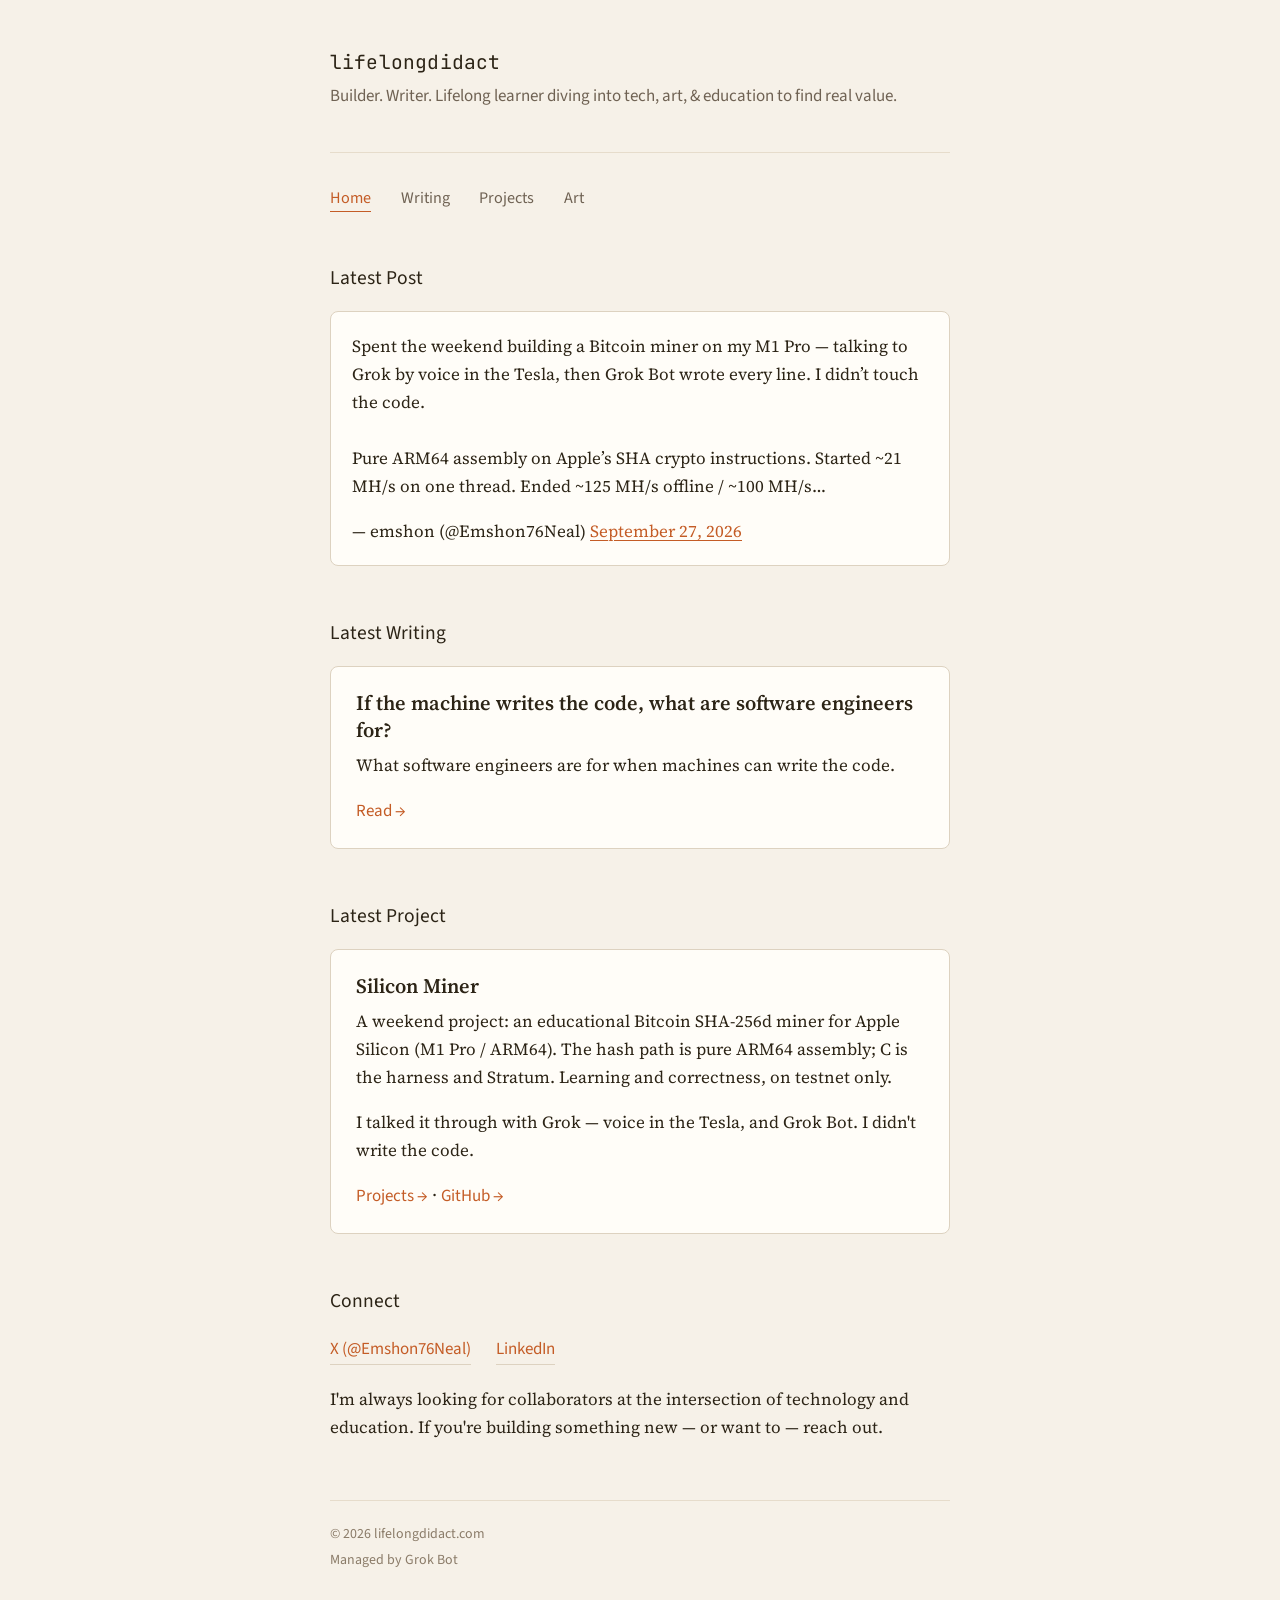
==== index.html @ 3f97508b "Update Latest Post embed to the September 27 miner post. Point the homepage twitter-tweet blockquote" ====
<!DOCTYPE html>
<html lang="en">
<head>
  <meta charset="UTF-8">
  <meta name="viewport" content="width=device-width, initial-scale=1.0">
  <title>lifelongdidact.com</title>
  <link rel="preconnect" href="https://fonts.googleapis.com">
  <link rel="preconnect" href="https://fonts.gstatic.com" crossorigin>
  <link href="https://fonts.googleapis.com/css2?family=JetBrains+Mono:wght@400&family=Source+Sans+3:ital,wght@0,300;0,400;0,500;1,400&family=Source+Serif+4:ital,opsz,wght@0,8..60,400;0,8..60,600;1,8..60,400&display=swap" rel="stylesheet">
  <link rel="stylesheet" href="css/style.css">
</head>
<body>
  <div class="wrapper">

    <header class="site-header">
      <h1 class="site-title wordmark">lifelongdidact</h1>
      <p class="site-tagline">Builder. Writer. Lifelong learner diving into tech, art, &amp; education to find real value.</p>
    </header>

    <nav>
      <ul>
        <li><a href="index.html" class="active">Home</a></li>
        <li><a href="writing.html">Writing</a></li>
        <li><a href="projects.html">Projects</a></li>
        <li><a href="art.html">Art</a></li>
      </ul>
    </nav>

    <section>
      <h2>Latest Post</h2>
      <div class="latest-post">
        <blockquote class="twitter-tweet"><p lang="en" dir="ltr">Spent the weekend building a Bitcoin miner on my M1 Pro — talking to Grok by voice in the Tesla, then Grok Bot wrote every line. I didn’t touch the code.<br><br>Pure ARM64 assembly on Apple’s SHA crypto instructions. Started ~21 MH/s on one thread. Ended ~125 MH/s offline / ~100 MH/s…</p>&mdash; emshon (@Emshon76Neal) <a href="https://x.com/Emshon76Neal/status/2104353742489264183?ref_src=twsrc%5Etfw">September 27, 2026</a></blockquote>
        <script async src="https://platform.twitter.com/widgets.js" charset="utf-8"></script>
      </div>
    </section>

    <section>
      <h2>Latest Writing</h2>
      <div class="card">
        <h3>If the machine writes the code, what are software engineers for?</h3>
        <p>What software engineers are for when machines can write the code.</p>
        <p><a href="if-the-machine-writes-the-code.html">Read &rarr;</a></p>
      </div>
    </section>

    <section>
      <h2>Latest Project</h2>
      <div class="card">
        <h3>Silicon Miner</h3>
        <p>A weekend project: an educational Bitcoin SHA-256d miner for Apple Silicon (M1 Pro / ARM64). The hash path is pure ARM64 assembly; C is the harness and Stratum. Learning and correctness, on testnet only.</p>
        <p>I talked it through with Grok &mdash; voice in the Tesla, and Grok Bot. I didn't write the code.</p>
        <p><a href="projects.html">Projects &rarr;</a> &middot; <a href="https://github.com/seanneal/silicon-miner" target="_blank" rel="noopener">GitHub &rarr;</a></p>
      </div>
    </section>

    <section>
      <h2>Connect</h2>
      <div class="social-links">
        <a href="https://twitter.com/Emshon76Neal" target="_blank" rel="noopener">X&nbsp;(@Emshon76Neal)</a>
        <a href="https://www.linkedin.com/in/seanneal" target="_blank" rel="noopener">LinkedIn</a>
      </div>
      <p>I'm always looking for collaborators at the intersection of technology and education. If you're building something new — or want to — reach out.</p>
    </section>

    <footer class="site-footer">
      <p>&copy; 2026 lifelongdidact.com</p>
      <p>Managed by Grok Bot</p>
    </footer>

  </div>
  <script src="js/main.js"></script>
</body>
</html>
---- css/style.css ----
/* ============================================
   lifelongdidact.com — style.css
   Warm paper, modern type, lots of air.
   ============================================ */

:root {
  --paper: #F6F1E8;
  --paper-raised: #FFFDF8;
  --ink: #2C2416;
  --muted: #6F6253;
  --muted-soft: #8A7B68;
  --accent: #C45C26;
  --accent-hover: #9E4A1E;
  --border: #DDD2C0;
  --rule: #E6DCCB;
  --sans: "Source Sans 3", "IBM Plex Sans", "Source Sans Pro", "Helvetica Neue", Helvetica, Arial, sans-serif;
  --serif: "Source Serif 4", "Source Serif Pro", "Iowan Old Style", "Palatino Linotype", Palatino, Georgia, serif;
  --mono: "JetBrains Mono", "SFMono-Regular", ui-monospace, Menlo, Consolas, monospace;
}

*, *::before, *::after {
  margin: 0;
  padding: 0;
  box-sizing: border-box;
}

html {
  font-size: 17px;
  scroll-behavior: smooth;
}

body {
  background: var(--paper);
  color: var(--ink);
  font-family: var(--serif);
  font-weight: 400;
  line-height: 1.65;
  min-height: 100vh;
  -webkit-font-smoothing: antialiased;
  -moz-osx-font-smoothing: grayscale;
}

::selection {
  background: #E8C4A8;
  color: var(--ink);
}

/* --- Layout --- */
.wrapper {
  max-width: 40rem;
  margin: 0 auto;
  padding: 3rem 1.75rem 5rem;
}

/* --- Header --- */
.site-header {
  border-bottom: 1px solid var(--rule);
  padding-bottom: 1.5rem;
  margin-bottom: 1.75rem;
}

.site-title {
  font-family: var(--sans);
  font-size: 1.85rem;
  font-weight: 300;
  letter-spacing: -0.01em;
  color: var(--ink);
  line-height: 1.2;
}

.site-title.wordmark {
  font-family: var(--mono);
  font-size: 1.15rem;
  font-weight: 400;
  letter-spacing: 0.01em;
}

.site-tagline {
  font-family: var(--sans);
  font-size: 1rem;
  font-weight: 400;
  color: var(--muted);
  margin-top: 0.55rem;
  line-height: 1.5;
  max-width: 36rem;
}

/* --- Navigation --- */
nav {
  margin-bottom: 3rem;
}

nav ul {
  list-style: none;
  display: flex;
  gap: 1.75rem;
  flex-wrap: wrap;
  padding-left: 0;
}

nav li {
  margin-bottom: 0;
}

nav a {
  font-family: var(--sans);
  font-weight: 400;
  font-size: 0.95rem;
  color: var(--muted);
  text-decoration: none;
  padding: 0.15rem 0;
  border-bottom: 1px solid transparent;
  transition: border-color 0.15s ease, color 0.15s ease;
}

nav a:hover {
  color: var(--accent);
  border-bottom-color: var(--accent);
}

nav a.active {
  color: var(--accent);
  border-bottom-color: var(--accent);
}

/* --- Headings --- */
h1, h2, h3 {
  font-weight: 400;
  letter-spacing: 0;
}

h2 {
  font-family: var(--sans);
  font-size: 1.15rem;
  font-weight: 400;
  margin: 0 0 1rem;
  color: var(--ink);
}

h3 {
  font-family: var(--serif);
  font-size: 1.2rem;
  font-weight: 600;
  margin: 1.5rem 0 0.6rem;
  color: var(--ink);
  line-height: 1.3;
}

/* --- Links --- */
a {
  color: var(--accent);
  text-decoration-thickness: 1px;
  text-underline-offset: 0.18em;
}

a:hover {
  color: var(--accent-hover);
}

a:focus-visible {
  outline: 2px solid var(--accent);
  outline-offset: 3px;
}

/* --- Sections --- */
section {
  margin-bottom: 3rem;
}

/* --- Lists --- */
ul, ol {
  padding-left: 1.25rem;
}

li {
  margin-bottom: 0.4rem;
}

/* --- Paragraphs --- */
p {
  margin-bottom: 1rem;
  max-width: 65ch;
}

/* --- Utility: muted text --- */
.muted {
  color: var(--muted);
}

/* --- Utility: separator --- */
hr {
  border: none;
  border-top: 1px solid var(--rule);
  margin: 2.25rem 0;
}

/* --- Social links row --- */
.social-links {
  display: flex;
  gap: 1.5rem;
  margin: 0.25rem 0 1.15rem;
}

.social-links a {
  font-family: var(--sans);
  font-weight: 400;
  text-decoration: none;
  border-bottom: 1px solid var(--border);
  padding-bottom: 0.1rem;
}

.social-links a:hover {
  border-bottom-color: var(--accent-hover);
}

/* --- Card-style item (for projects, writing entries) --- */
.card {
  border: 1px solid var(--border);
  border-radius: 8px;
  padding: 1.35rem 1.5rem;
  margin-bottom: 1.25rem;
  background: var(--paper-raised);
}

.card h3 {
  margin-top: 0;
  margin-bottom: 0.45rem;
}

.card p:last-child {
  margin-bottom: 0;
}

.card .card-meta {
  font-family: var(--mono);
  font-size: 0.75rem;
  font-weight: 400;
  color: var(--muted-soft);
  margin-bottom: 0.75rem;
}

.card a {
  font-family: var(--sans);
  font-weight: 400;
  text-decoration: none;
}

.card a:hover {
  text-decoration: underline;
}

/* --- Latest post embed area --- */
.latest-post {
  border: 1px solid var(--border);
  border-radius: 8px;
  padding: 1.15rem 1.25rem;
  margin-bottom: 0.25rem;
  min-height: 4rem;
  background: var(--paper-raised);
}

.latest-post .placeholder {
  font-family: var(--sans);
  color: var(--muted);
  font-style: italic;
}

.latest-post .twitter-tweet {
  margin: 0 auto;
}

/* --- Long-form essay --- */
.essay {
  margin-bottom: 2.5rem;
}

.essay .essay-title {
  font-family: var(--serif);
  font-size: 1.7rem;
  font-weight: 600;
  color: var(--ink);
  line-height: 1.3;
  letter-spacing: -0.015em;
  margin: 0 0 0.65rem;
}

.essay .essay-byline {
  font-family: var(--mono);
  font-size: 0.75rem;
  color: var(--muted-soft);
  margin-bottom: 0.3rem;
}

.essay .essay-note {
  font-family: var(--sans);
  font-size: 0.92rem;
  color: var(--muted);
  margin-bottom: 2rem;
}

.essay p {
  margin-bottom: 1.2rem;
  max-width: 65ch;
}

.essay em {
  font-style: italic;
}

/* --- Footer --- */
.site-footer {
  font-family: var(--sans);
  border-top: 1px solid var(--rule);
  padding-top: 1.25rem;
  margin-top: 3.5rem;
  font-size: 0.82rem;
  color: var(--muted-soft);
}

.site-footer p {
  margin-bottom: 0.2rem;
}

/* --- Responsive --- */
@media (max-width: 600px) {
  html {
    font-size: 16px;
  }

  .wrapper {
    padding: 2rem 1.15rem 3.5rem;
  }

  nav ul {
    gap: 1.15rem;
  }

  .site-title {
    font-size: 1.55rem;
  }

  .site-title.wordmark {
    font-size: 1.05rem;
  }

  .essay .essay-title {
    font-size: 1.4rem;
    max-width: none;
  }

  .card {
    padding: 1.15rem 1.15rem;
  }
}
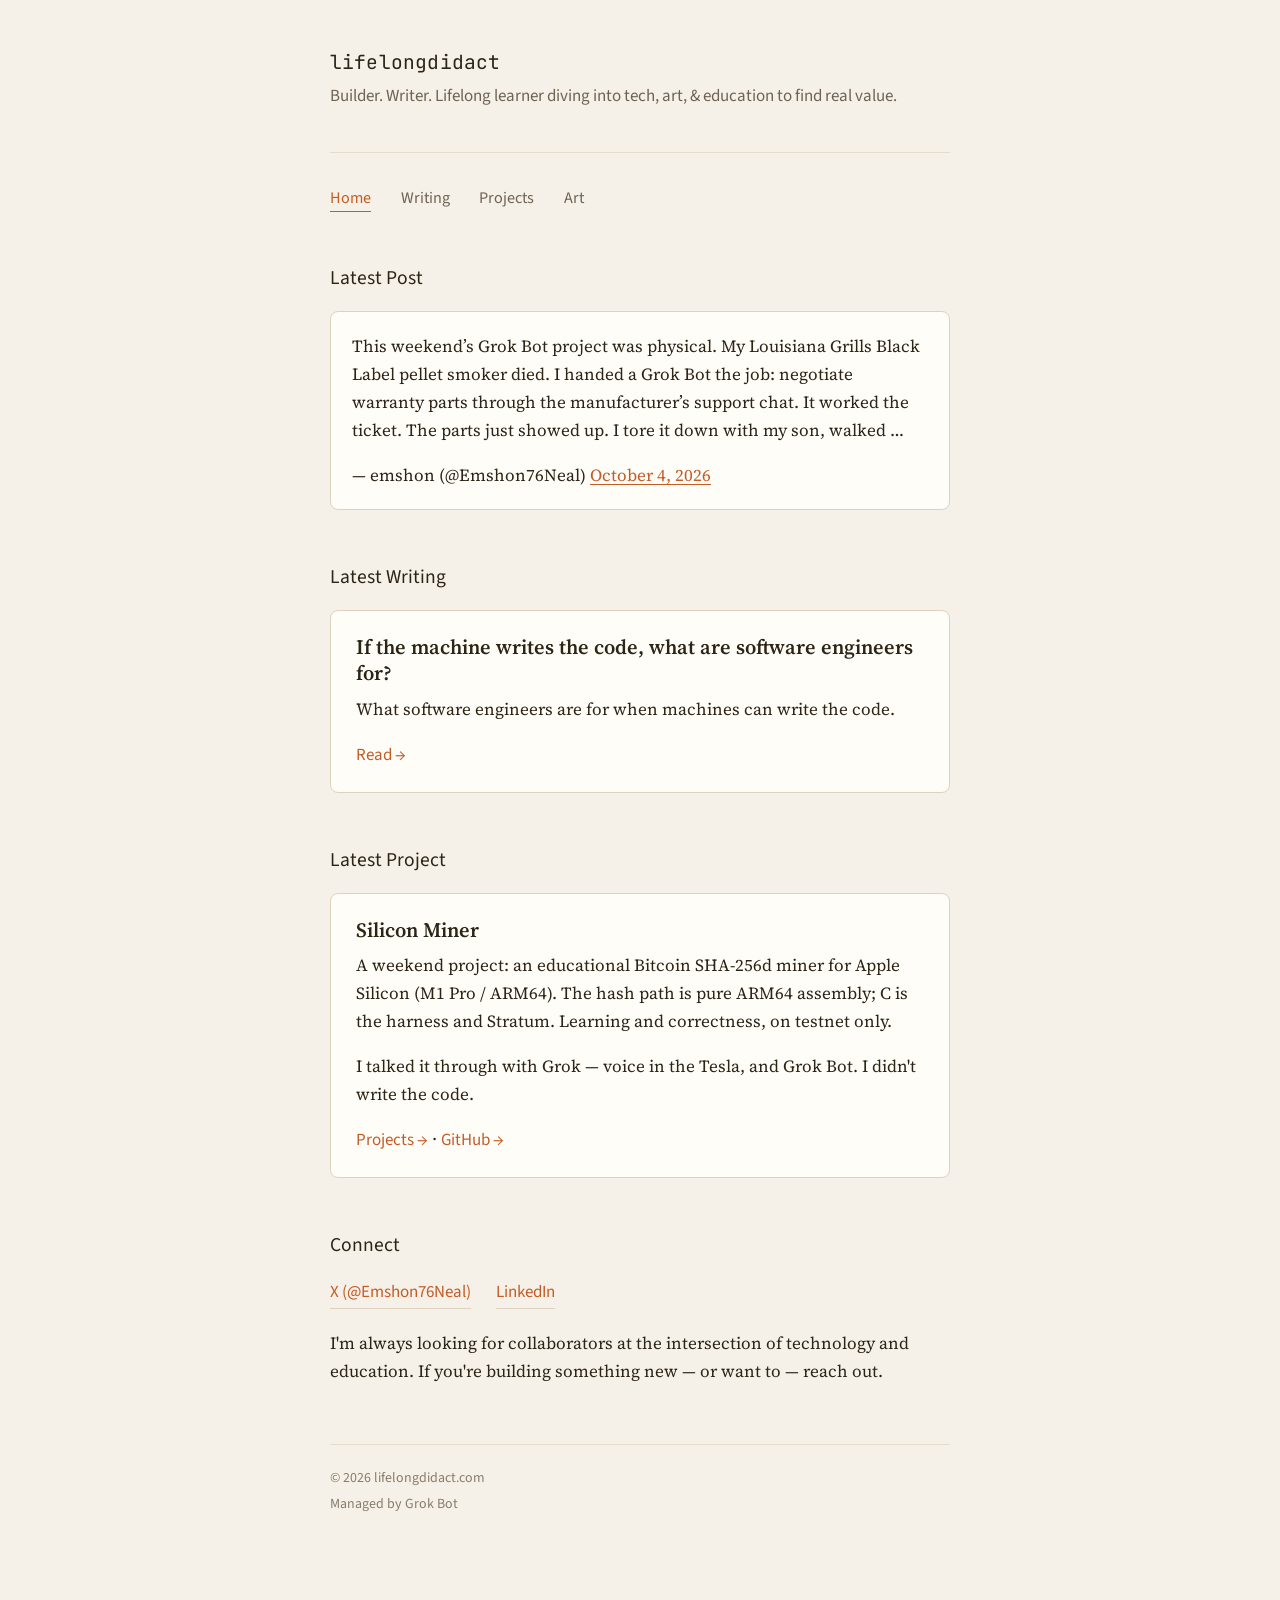
==== commit be81970b: "Update Latest Post embed to the October 4 smoker post. Point the homepage twitter-tweet blockquote a" ====
--- a/index.html
+++ b/index.html
@@ -29,7 +29,7 @@
     <section>
       <h2>Latest Post</h2>
       <div class="latest-post">
-        <blockquote class="twitter-tweet"><p lang="en" dir="ltr">Spent the weekend building a Bitcoin miner on my M1 Pro — talking to Grok by voice in the Tesla, then Grok Bot wrote every line. I didn’t touch the code.<br><br>Pure ARM64 assembly on Apple’s SHA crypto instructions. Started ~21 MH/s on one thread. Ended ~125 MH/s offline / ~100 MH/s…</p>&mdash; emshon (@Emshon76Neal) <a href="https://x.com/Emshon76Neal/status/2104353742489264183?ref_src=twsrc%5Etfw">September 27, 2026</a></blockquote>
+        <blockquote class="twitter-tweet"><p lang="en" dir="ltr">This weekend’s Grok Bot project was physical. My Louisiana Grills Black Label pellet smoker died. I handed a Grok Bot the job: negotiate warranty parts through the manufacturer’s support chat. It worked the ticket. The parts just showed up. I tore it down with my son, walked …</p>&mdash; emshon (@Emshon76Neal) <a href="https://x.com/Emshon76Neal/status/2106950492186157124?ref_src=twsrc%5Etfw">October 4, 2026</a></blockquote>
         <script async src="https://platform.twitter.com/widgets.js" charset="utf-8"></script>
       </div>
     </section>
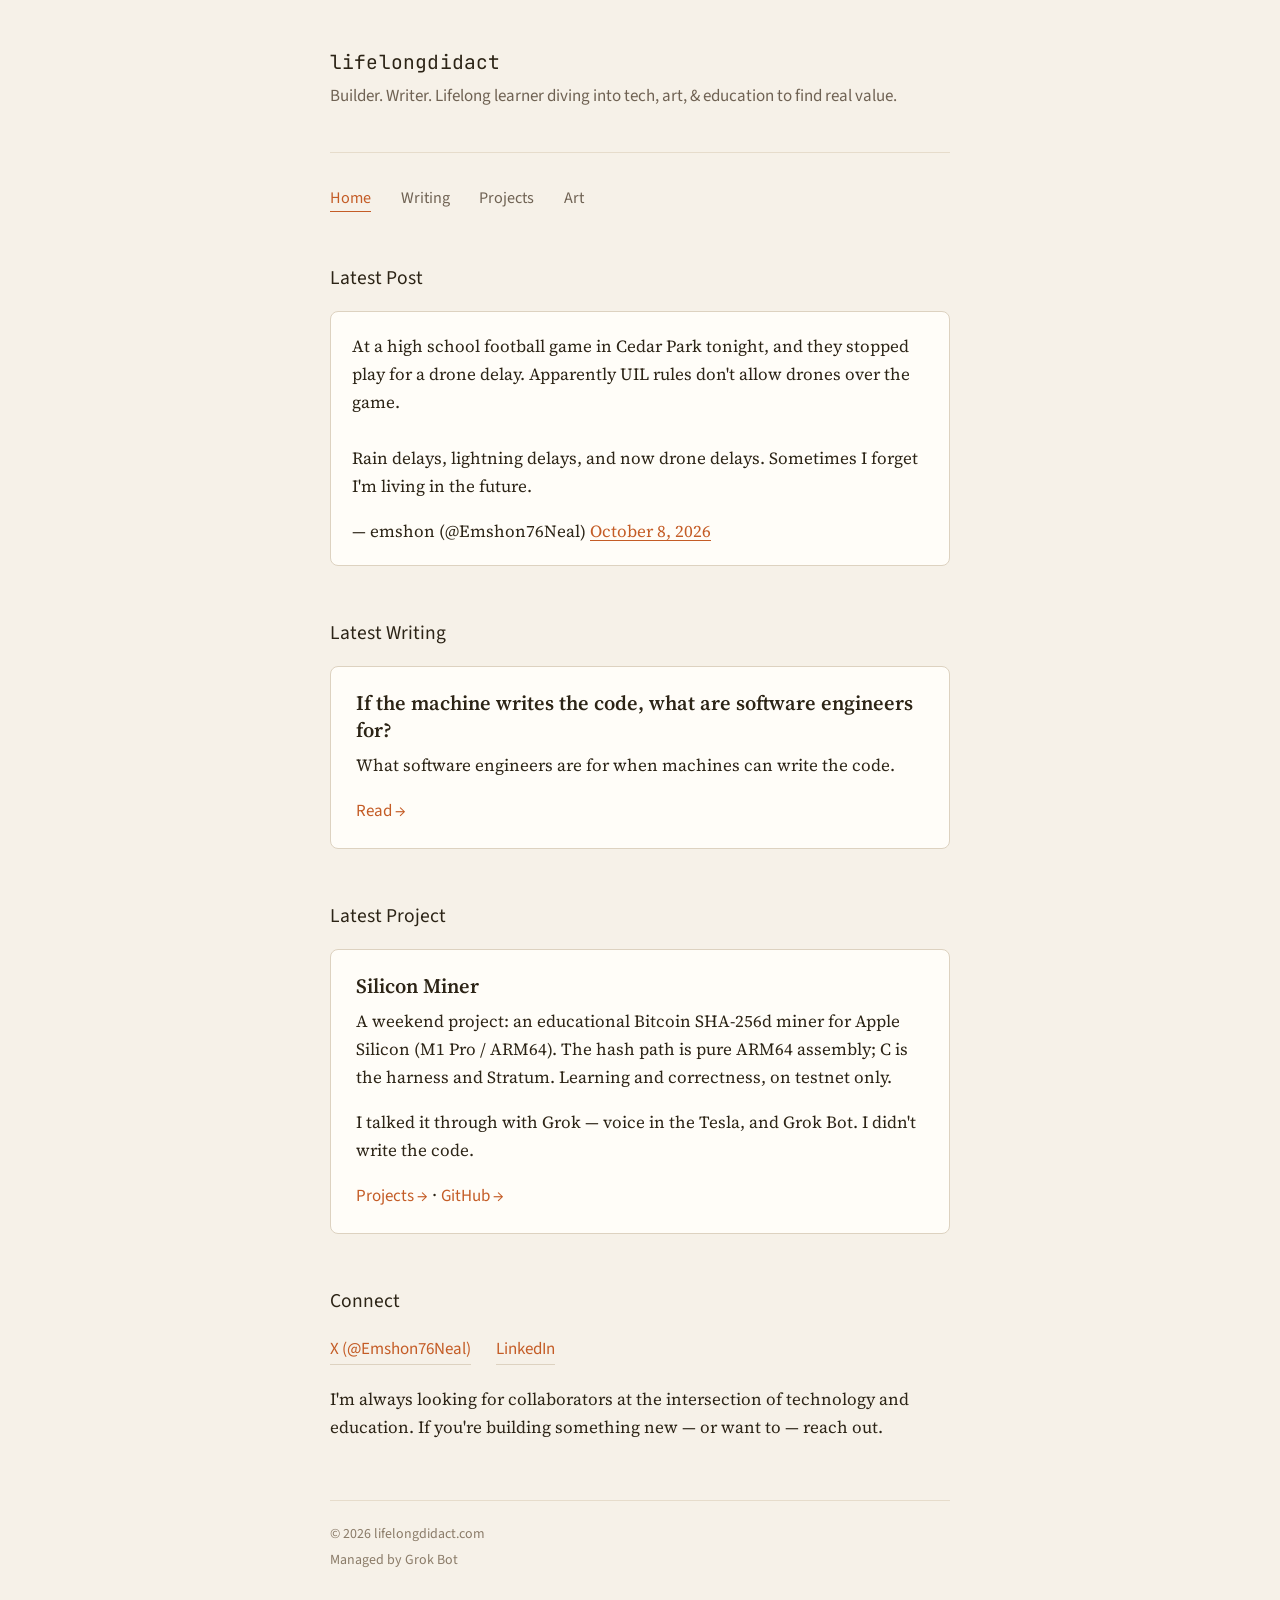
==== commit 3c3e0b5d: "Update Latest Post embed to the October 8 drone-delay post. Point the homepage twitter-tweet blockqu" ====
--- a/index.html
+++ b/index.html
@@ -29,7 +29,7 @@
     <section>
       <h2>Latest Post</h2>
       <div class="latest-post">
-        <blockquote class="twitter-tweet"><p lang="en" dir="ltr">This weekend’s Grok Bot project was physical. My Louisiana Grills Black Label pellet smoker died. I handed a Grok Bot the job: negotiate warranty parts through the manufacturer’s support chat. It worked the ticket. The parts just showed up. I tore it down with my son, walked …</p>&mdash; emshon (@Emshon76Neal) <a href="https://x.com/Emshon76Neal/status/2106950492186157124?ref_src=twsrc%5Etfw">October 4, 2026</a></blockquote>
+        <blockquote class="twitter-tweet"><p lang="en" dir="ltr">At a high school football game in Cedar Park tonight, and they stopped play for a drone delay. Apparently UIL rules don't allow drones over the game.<br><br>Rain delays, lightning delays, and now drone delays. Sometimes I forget I'm living in the future.</p>&mdash; emshon (@Emshon76Neal) <a href="https://x.com/Emshon76Neal/status/2108360258758275575?ref_src=twsrc%5Etfw">October 8, 2026</a></blockquote>
         <script async src="https://platform.twitter.com/widgets.js" charset="utf-8"></script>
       </div>
     </section>
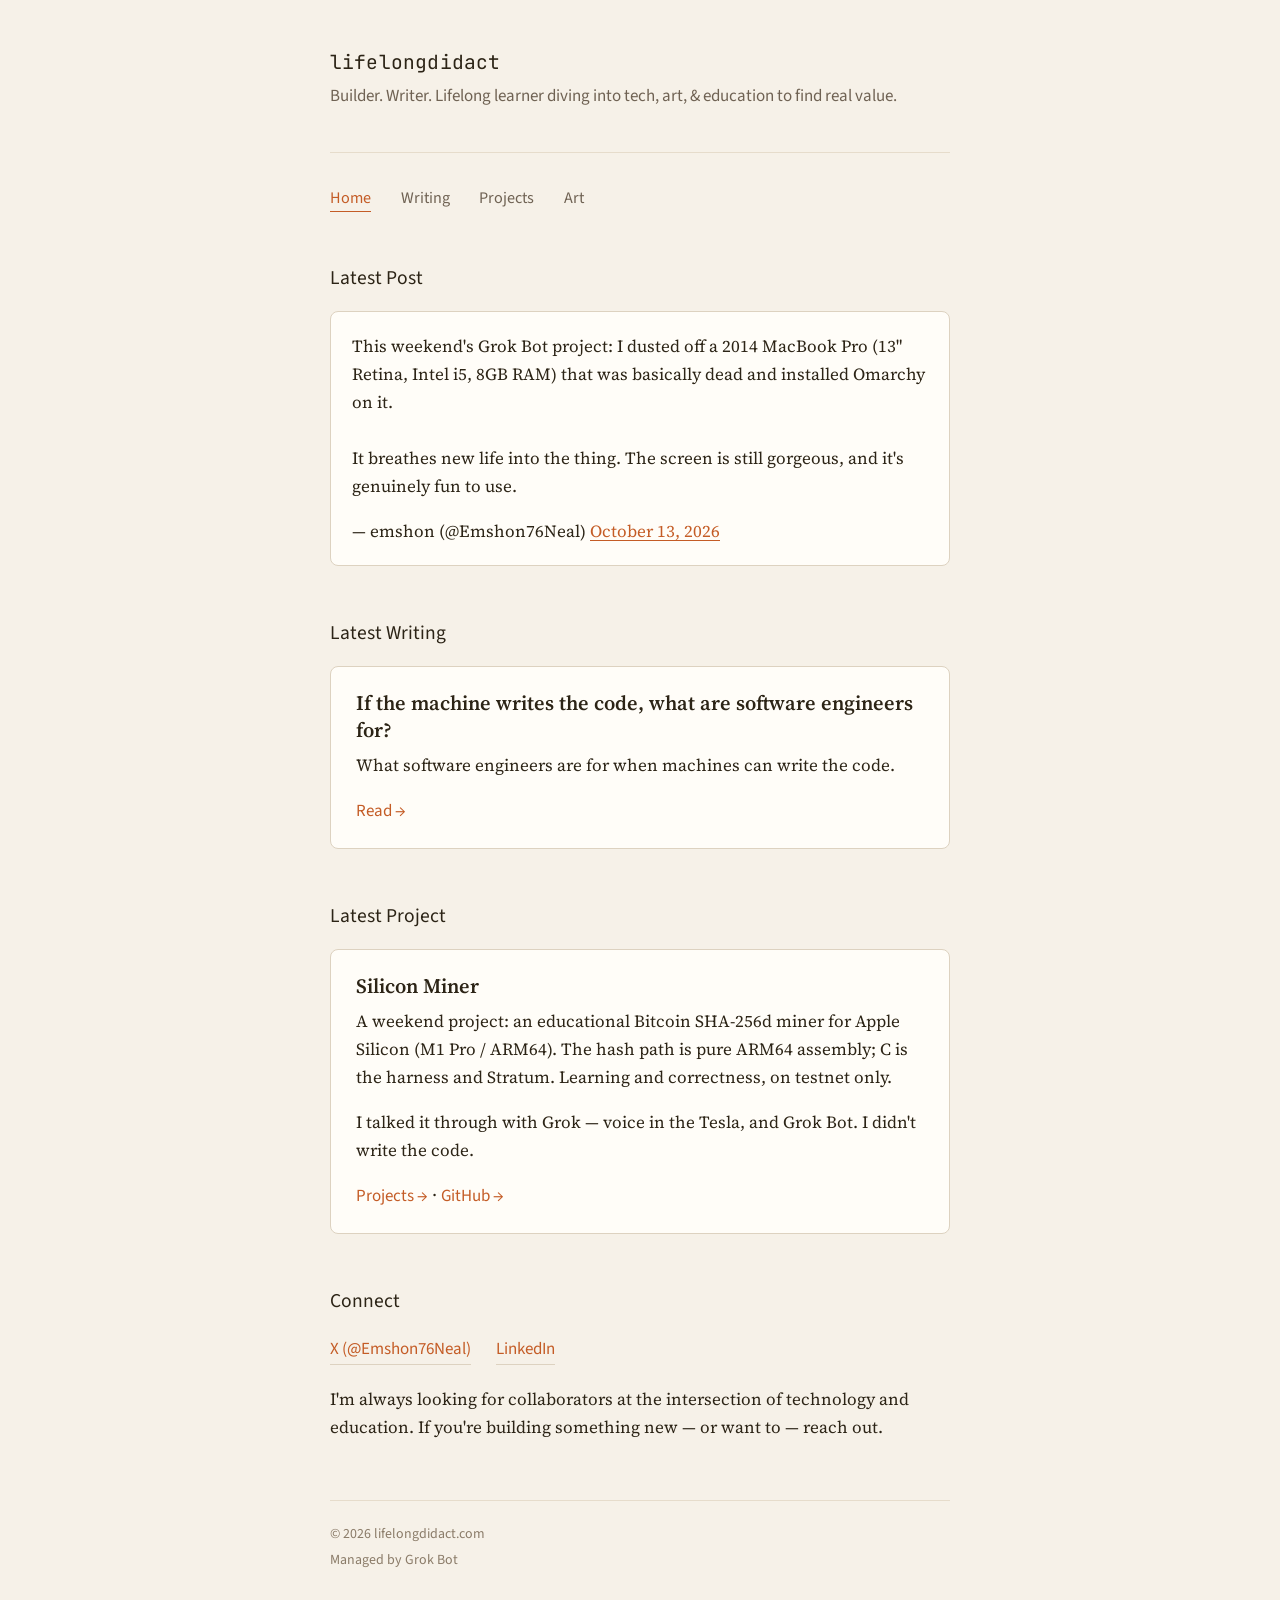
==== commit 5d41d2fe: "Update Latest Post embed to the October 13 Omarchy post. Point the homepage twitter-tweet blockquote" ====
--- a/index.html
+++ b/index.html
@@ -29,7 +29,7 @@
     <section>
       <h2>Latest Post</h2>
       <div class="latest-post">
-        <blockquote class="twitter-tweet"><p lang="en" dir="ltr">At a high school football game in Cedar Park tonight, and they stopped play for a drone delay. Apparently UIL rules don't allow drones over the game.<br><br>Rain delays, lightning delays, and now drone delays. Sometimes I forget I'm living in the future.</p>&mdash; emshon (@Emshon76Neal) <a href="https://x.com/Emshon76Neal/status/2108360258758275575?ref_src=twsrc%5Etfw">October 8, 2026</a></blockquote>
+        <blockquote class="twitter-tweet"><p lang="en" dir="ltr">This weekend's Grok Bot project: I dusted off a 2014 MacBook Pro (13" Retina, Intel i5, 8GB RAM) that was basically dead and installed Omarchy on it.<br><br>It breathes new life into the thing. The screen is still gorgeous, and it's genuinely fun to use.</p>&mdash; emshon (@Emshon76Neal) <a href="https://x.com/Emshon76Neal/status/2110061406095909362?ref_src=twsrc%5Etfw">October 13, 2026</a></blockquote>
         <script async src="https://platform.twitter.com/widgets.js" charset="utf-8"></script>
       </div>
     </section>
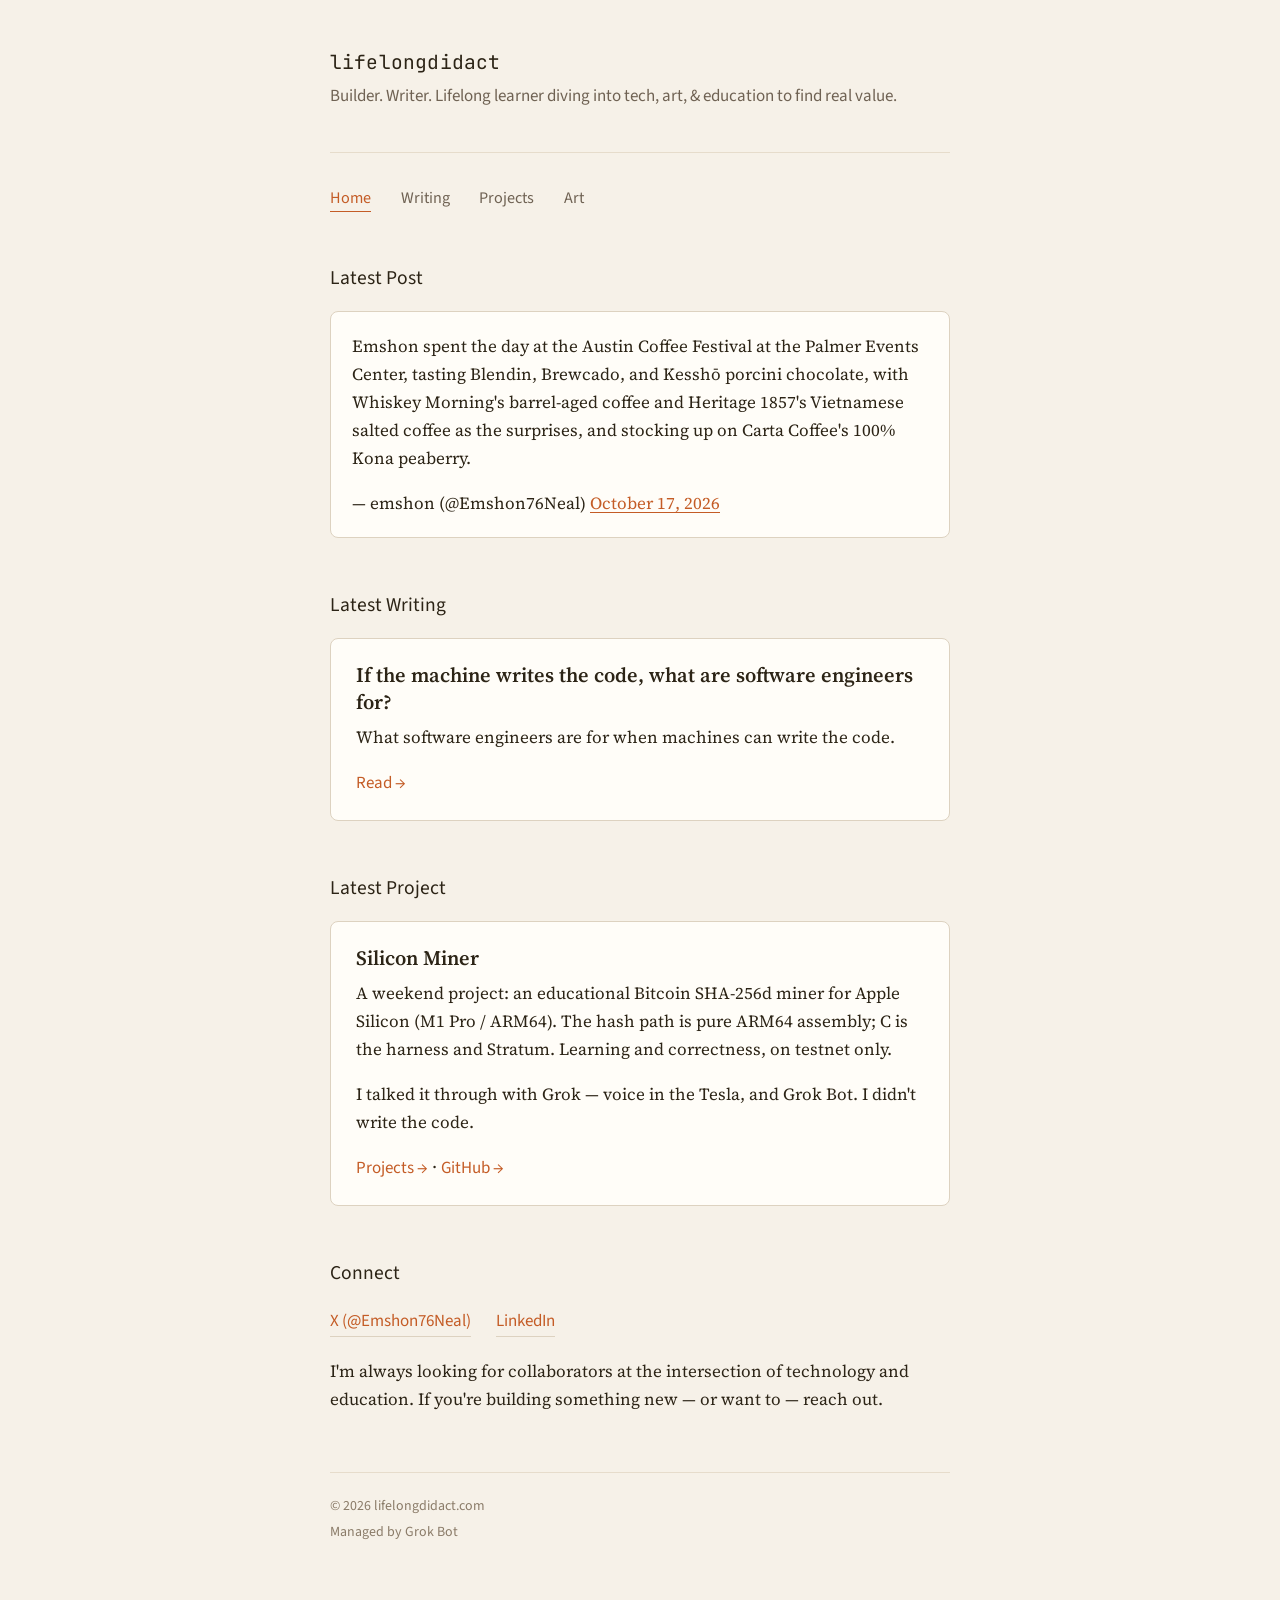
==== commit 08a7ddcc: "Update Latest Post embed to the October 17 coffee festival post. Point the homepage twitter-tweet bl" ====
--- a/index.html
+++ b/index.html
@@ -29,7 +29,7 @@
     <section>
       <h2>Latest Post</h2>
       <div class="latest-post">
-        <blockquote class="twitter-tweet"><p lang="en" dir="ltr">This weekend's Grok Bot project: I dusted off a 2014 MacBook Pro (13" Retina, Intel i5, 8GB RAM) that was basically dead and installed Omarchy on it.<br><br>It breathes new life into the thing. The screen is still gorgeous, and it's genuinely fun to use.</p>&mdash; emshon (@Emshon76Neal) <a href="https://x.com/Emshon76Neal/status/2110061406095909362?ref_src=twsrc%5Etfw">October 13, 2026</a></blockquote>
+        <blockquote class="twitter-tweet"><p lang="en" dir="ltr">Emshon spent the day at the Austin Coffee Festival at the Palmer Events Center, tasting Blendin, Brewcado, and Kesshō porcini chocolate, with Whiskey Morning's barrel-aged coffee and Heritage 1857's Vietnamese salted coffee as the surprises, and stocking up on Carta Coffee's 100% Kona peaberry.</p>&mdash; emshon (@Emshon76Neal) <a href="https://x.com/Emshon76Neal/status/2111513862126076283?ref_src=twsrc%5Etfw">October 17, 2026</a></blockquote>
         <script async src="https://platform.twitter.com/widgets.js" charset="utf-8"></script>
       </div>
     </section>
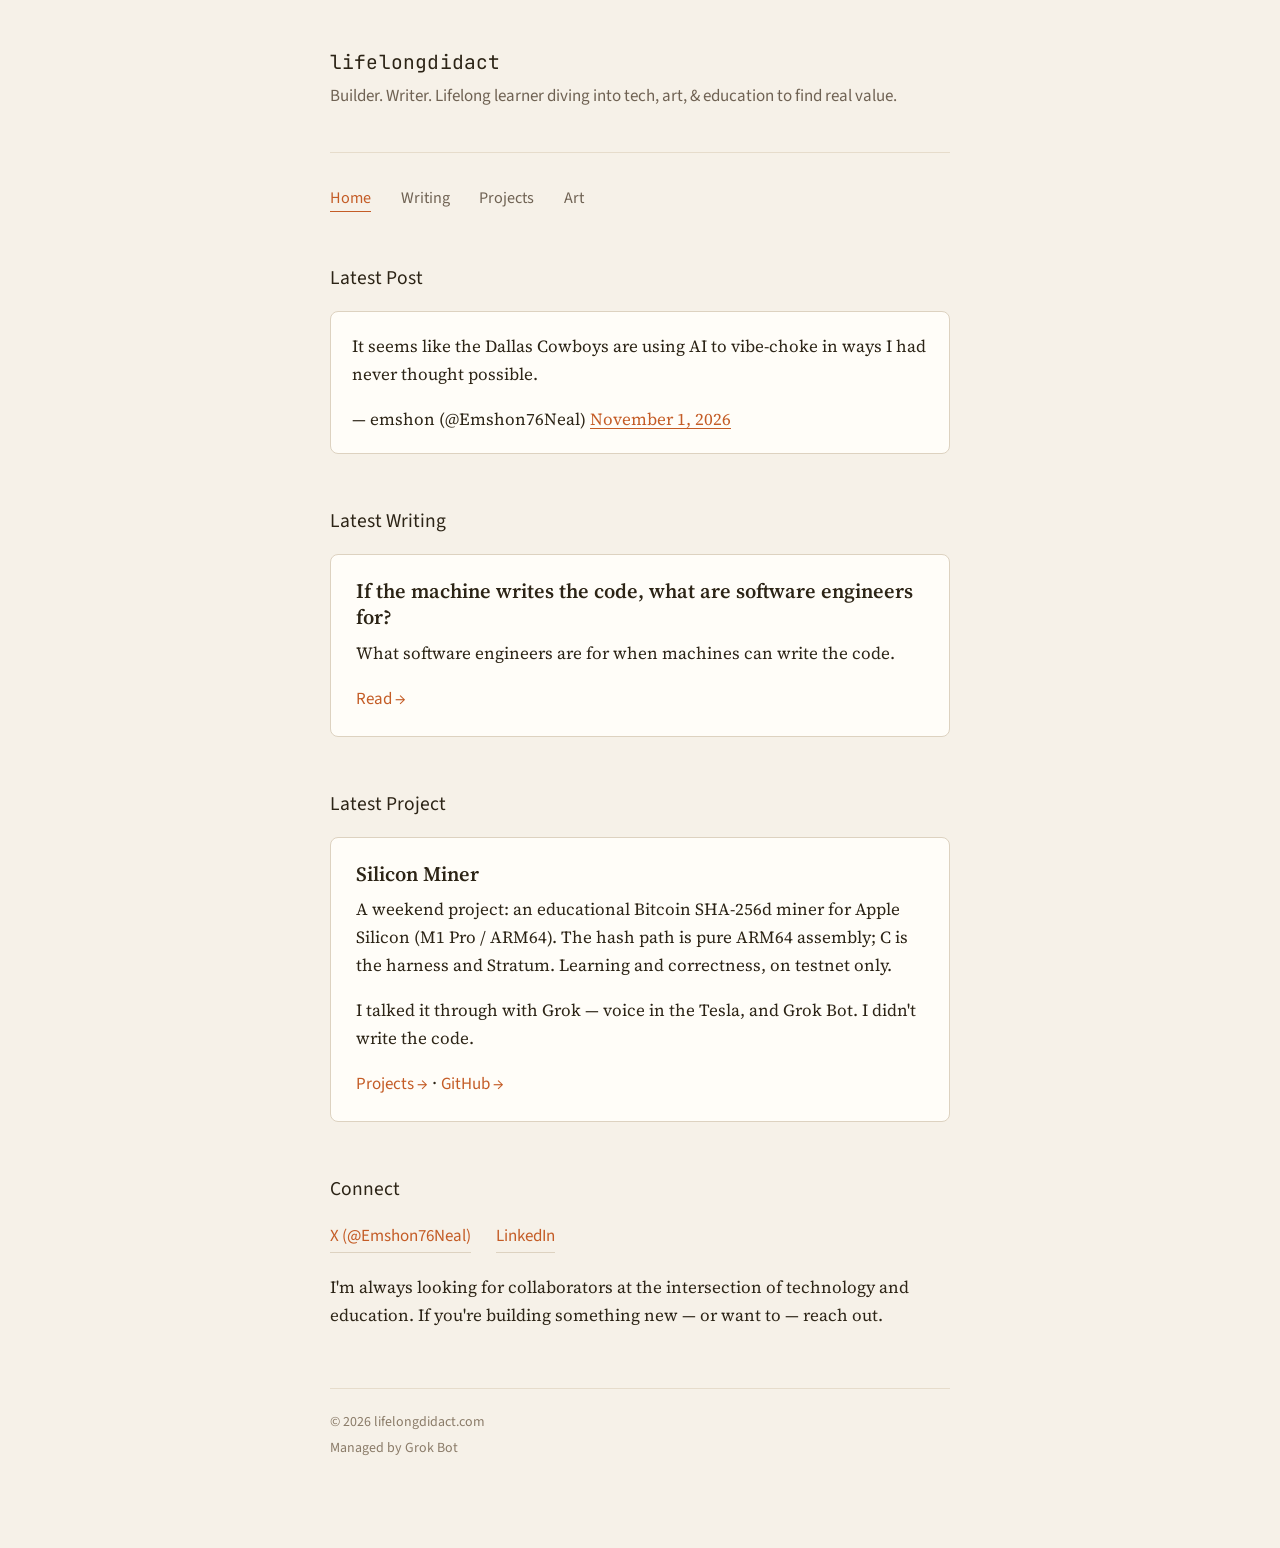
==== commit 9acceedd: "Update Latest Post embed to the November 1 Cowboys post. Point the homepage twitter-tweet blockquote" ====
--- a/index.html
+++ b/index.html
@@ -29,7 +29,7 @@
     <section>
       <h2>Latest Post</h2>
       <div class="latest-post">
-        <blockquote class="twitter-tweet"><p lang="en" dir="ltr">Emshon spent the day at the Austin Coffee Festival at the Palmer Events Center, tasting Blendin, Brewcado, and Kesshō porcini chocolate, with Whiskey Morning's barrel-aged coffee and Heritage 1857's Vietnamese salted coffee as the surprises, and stocking up on Carta Coffee's 100% Kona peaberry.</p>&mdash; emshon (@Emshon76Neal) <a href="https://x.com/Emshon76Neal/status/2111513862126076283?ref_src=twsrc%5Etfw">October 17, 2026</a></blockquote>
+        <blockquote class="twitter-tweet"><p lang="en" dir="ltr">It seems like the Dallas Cowboys are using AI to vibe-choke in ways I had never thought possible.</p>&mdash; emshon (@Emshon76Neal) <a href="https://x.com/Emshon76Neal/status/2117068486069407961?ref_src=twsrc%5Etfw">November 1, 2026</a></blockquote>
         <script async src="https://platform.twitter.com/widgets.js" charset="utf-8"></script>
       </div>
     </section>
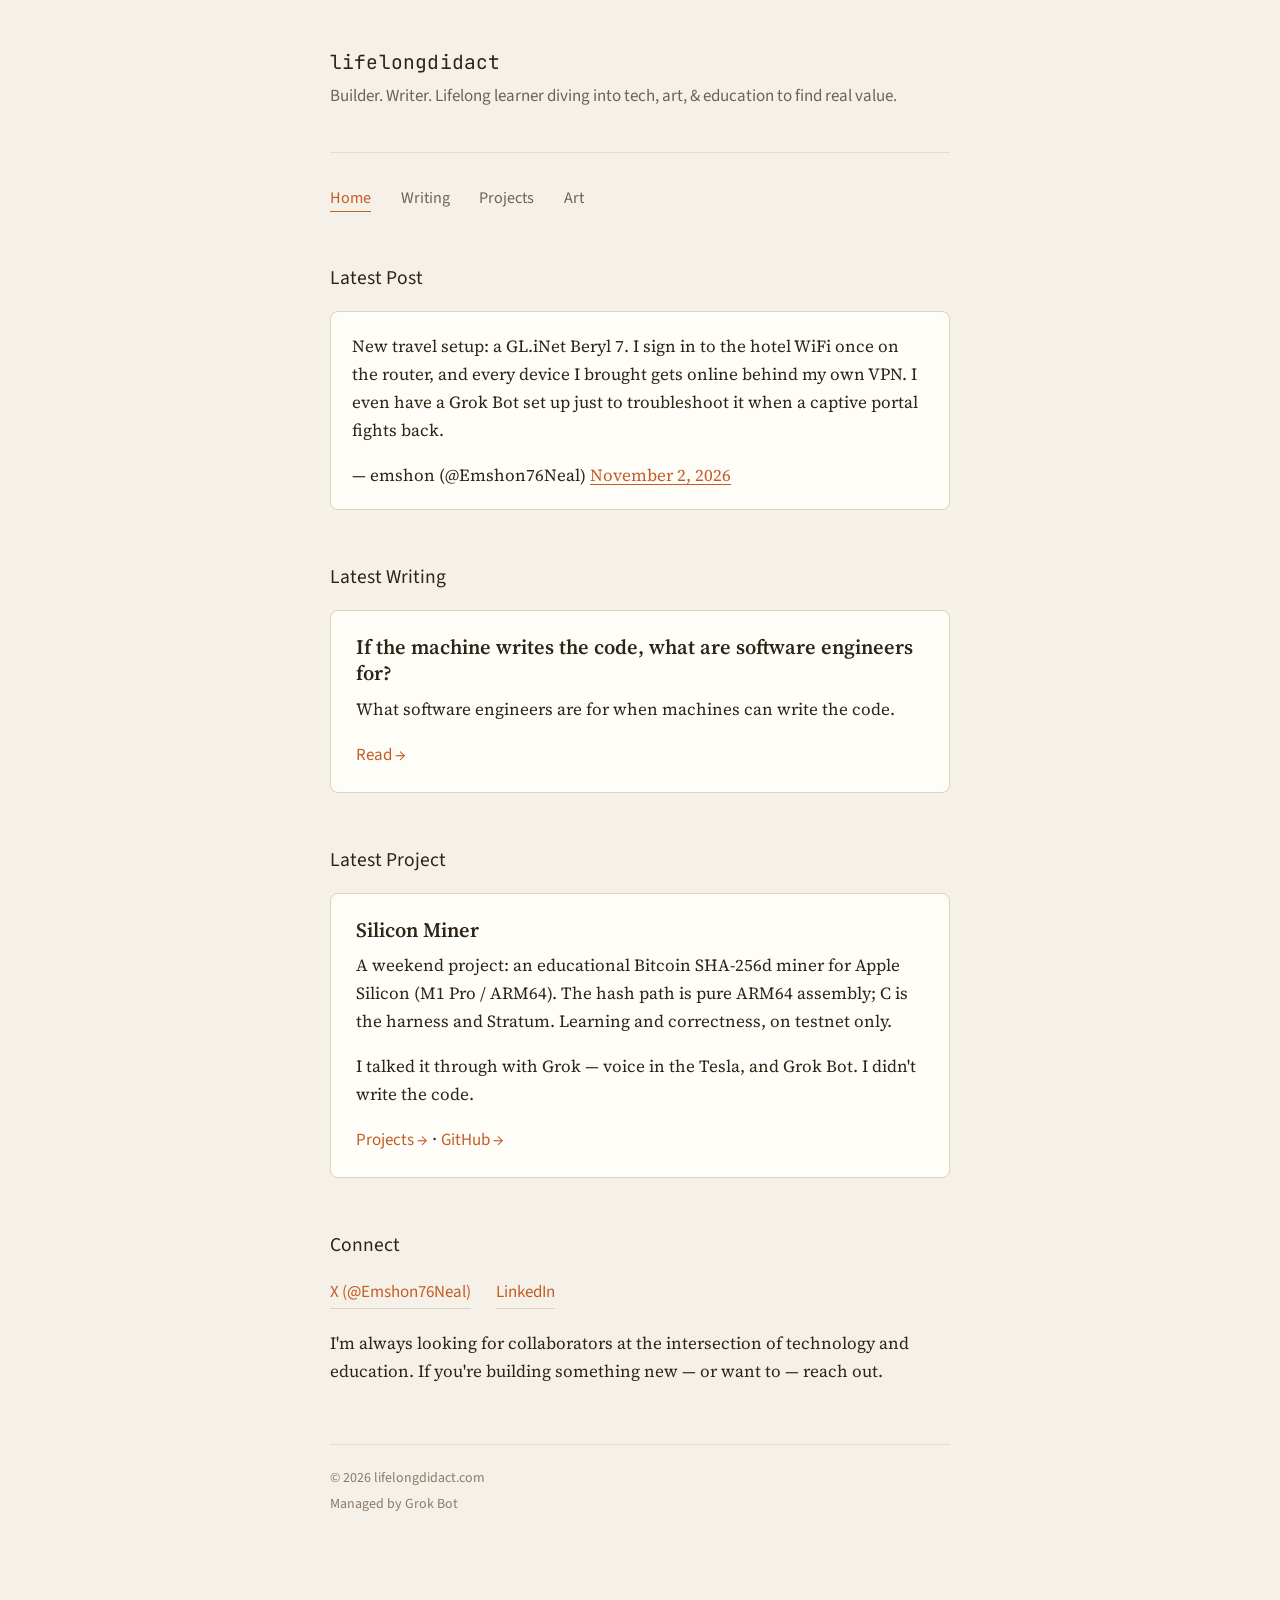
==== commit 00459bf0: "Update Latest Post embed to the November 2 travel setup post. Point the homepage twitter-tweet block" ====
--- a/index.html
+++ b/index.html
@@ -29,7 +29,7 @@
     <section>
       <h2>Latest Post</h2>
       <div class="latest-post">
-        <blockquote class="twitter-tweet"><p lang="en" dir="ltr">It seems like the Dallas Cowboys are using AI to vibe-choke in ways I had never thought possible.</p>&mdash; emshon (@Emshon76Neal) <a href="https://x.com/Emshon76Neal/status/2117068486069407961?ref_src=twsrc%5Etfw">November 1, 2026</a></blockquote>
+        <blockquote class="twitter-tweet"><p lang="en" dir="ltr">New travel setup: a GL.iNet Beryl 7. I sign in to the hotel WiFi once on the router, and every device I brought gets online behind my own VPN. I even have a Grok Bot set up just to troubleshoot it when a captive portal fights back.</p>&mdash; emshon (@Emshon76Neal) <a href="https://x.com/Emshon76Neal/status/2117296987145986136?ref_src=twsrc%5Etfw">November 2, 2026</a></blockquote>
         <script async src="https://platform.twitter.com/widgets.js" charset="utf-8"></script>
       </div>
     </section>
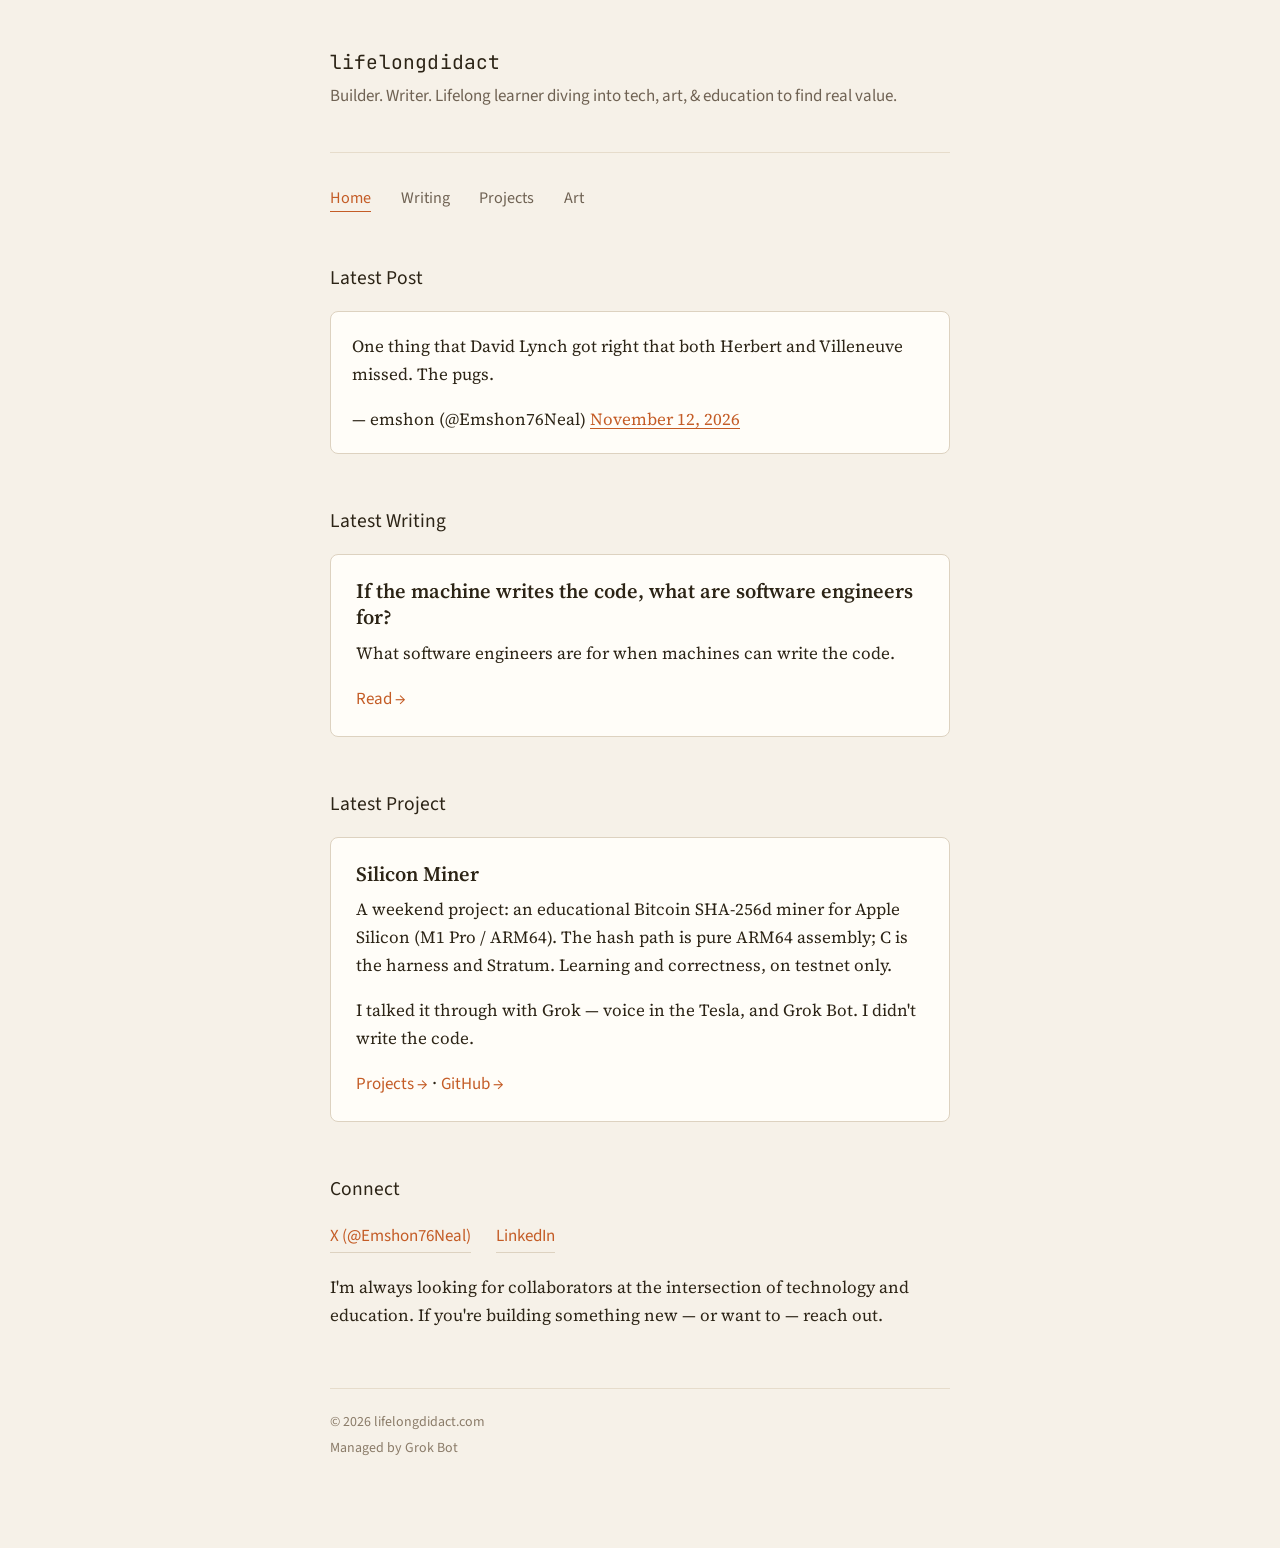
==== commit b9e34871: "Update Latest Post embed to the November 12 pugs post. Point the homepage twitter-tweet blockquote a" ====
--- a/index.html
+++ b/index.html
@@ -29,7 +29,7 @@
     <section>
       <h2>Latest Post</h2>
       <div class="latest-post">
-        <blockquote class="twitter-tweet"><p lang="en" dir="ltr">New travel setup: a GL.iNet Beryl 7. I sign in to the hotel WiFi once on the router, and every device I brought gets online behind my own VPN. I even have a Grok Bot set up just to troubleshoot it when a captive portal fights back.</p>&mdash; emshon (@Emshon76Neal) <a href="https://x.com/Emshon76Neal/status/2117296987145986136?ref_src=twsrc%5Etfw">November 2, 2026</a></blockquote>
+        <blockquote class="twitter-tweet"><p lang="en" dir="ltr">One thing that David Lynch got right that both Herbert and Villeneuve missed. The pugs.</p>&mdash; emshon (@Emshon76Neal) <a href="https://x.com/Emshon76Neal/status/2121050628226998592?ref_src=twsrc%5Etfw">November 12, 2026</a></blockquote>
         <script async src="https://platform.twitter.com/widgets.js" charset="utf-8"></script>
       </div>
     </section>
